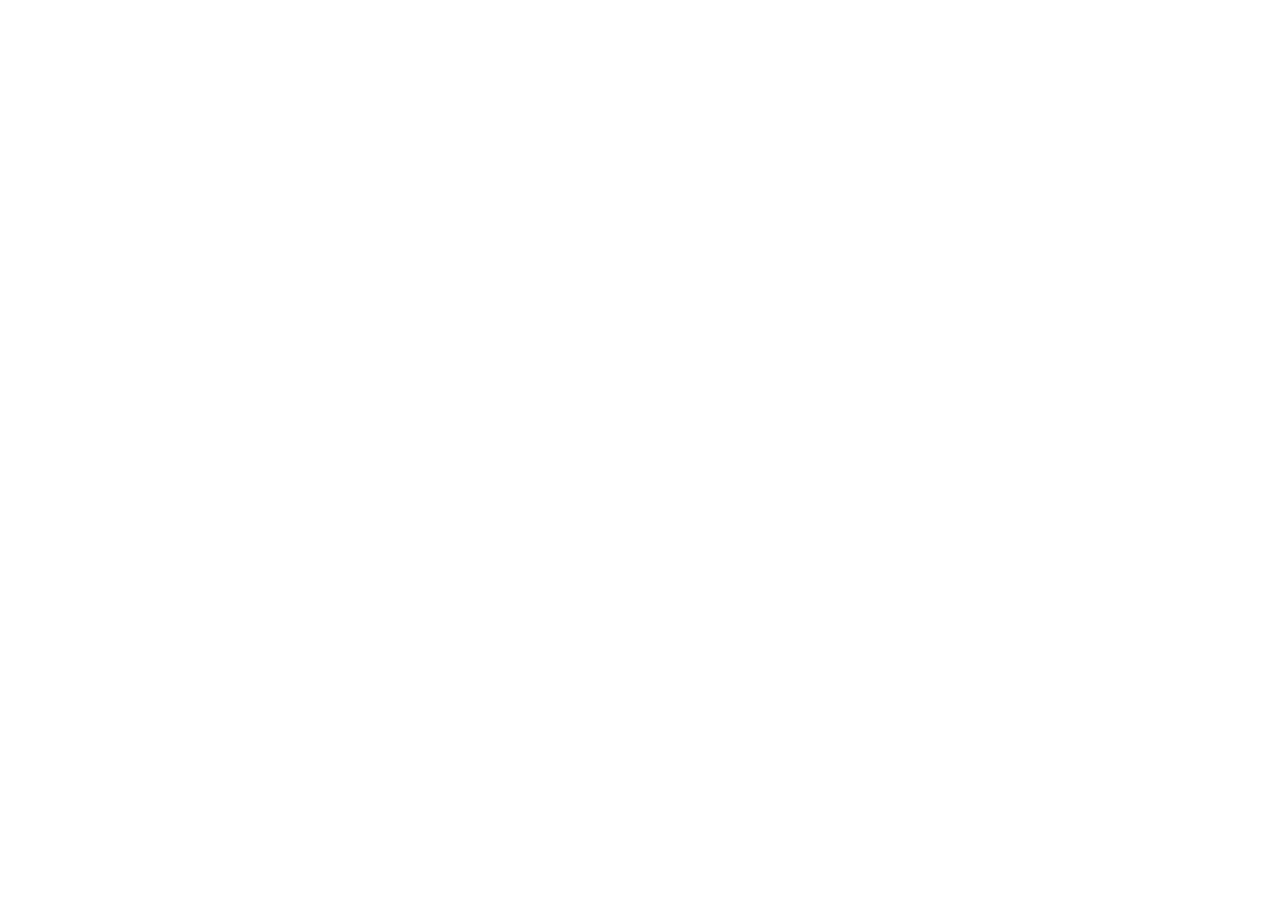
==== index.html @ 00a88fb6 "alteração 2" ====
<!DOCTYPE html>
<html lang="pt br">
<head>
    <meta charset="UTF-8">
    <meta name="viewport" content="width=device-width, initial-scale=1.0">
    <link rel="stylesheet" href="style.css">
    <title>Document</title>
</head>
<body>
    
</body>
</html>
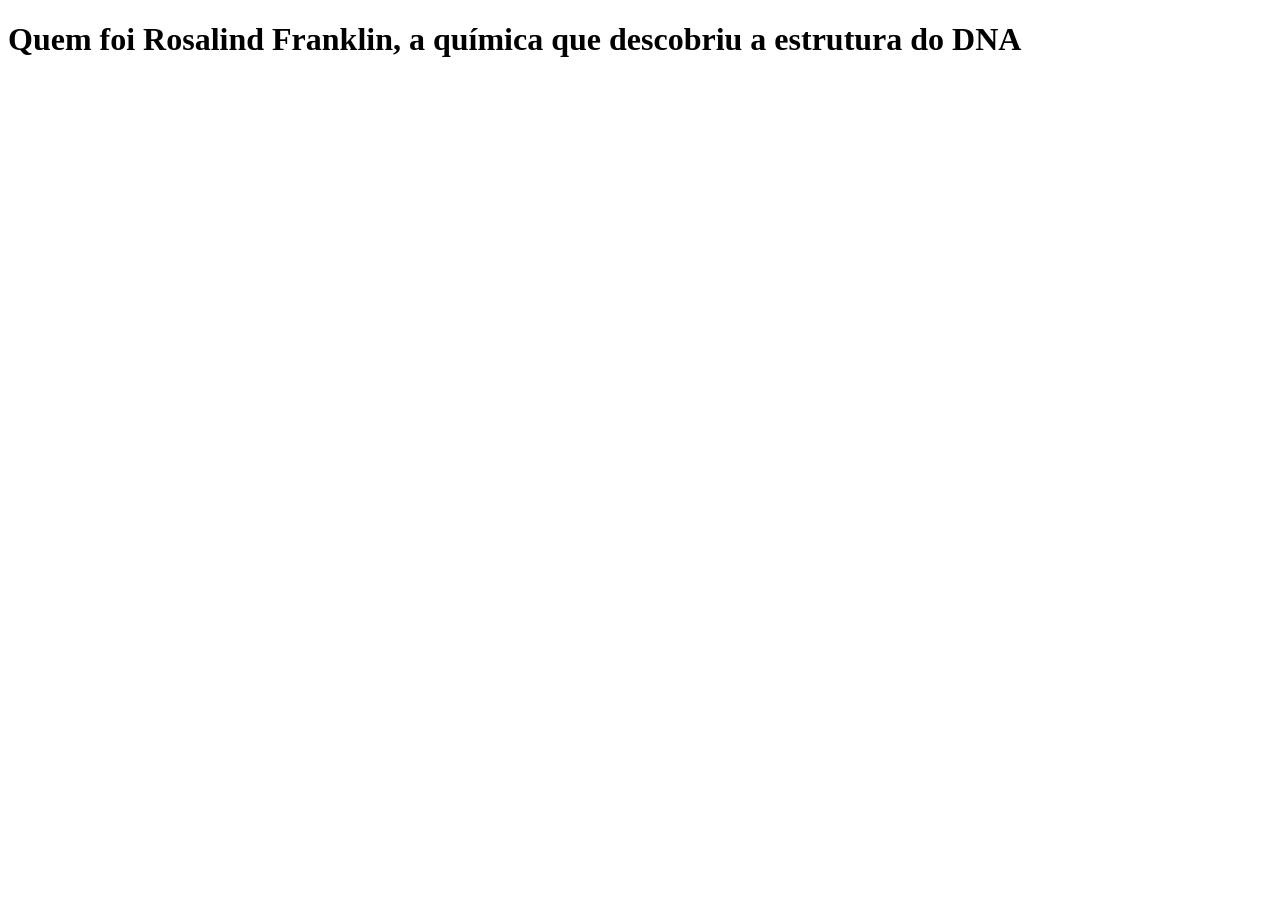
==== commit cd32f342: "teste de commit" ====
--- a/index.html
+++ b/index.html
@@ -1,12 +1,13 @@
 <!DOCTYPE html>
-<html lang="pt br">
+<html lang="pt-Br">
 <head>
     <meta charset="UTF-8">
     <meta name="viewport" content="width=device-width, initial-scale=1.0">
-    <link rel="stylesheet" href="style.css">
-    <title>Document</title>
+    <title>Rosalind Franklin</title>
 </head>
 <body>
-    
+    <h1>
+Quem foi Rosalind Franklin, a química que descobriu a estrutura do DNA</h1>
+
 </body>
 </html>
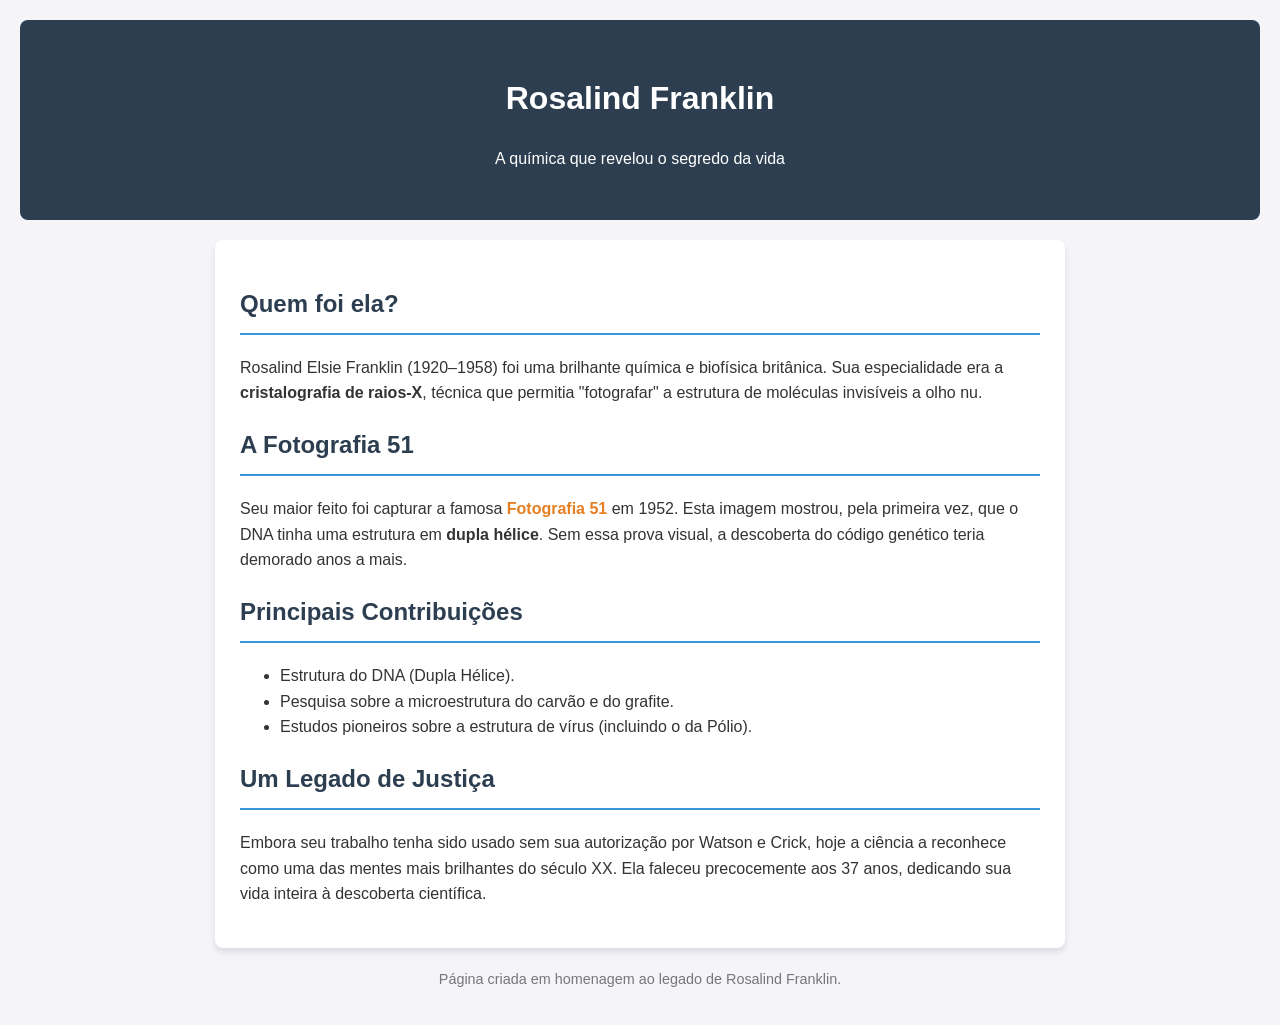
==== commit b0f498d2: "26" ====
--- a/index.html
+++ b/index.html
@@ -1,13 +1,78 @@
 <!DOCTYPE html>
-<html lang="pt-Br">
+<html lang="pt-br">
 <head>
     <meta charset="UTF-8">
     <meta name="viewport" content="width=device-width, initial-scale=1.0">
-    <title>Rosalind Franklin</title>
+    <title>Rosalind Franklin | A Mãe do DNA</title>
+    <style>
+        body {
+            font-family: 'Segoe UI', Tahoma, Geneva, Verdana, sans-serif;
+            line-height: 1.6;
+            background-color: #f4f4f9;
+            color: #333;
+            margin: 0;
+            padding: 20px;
+        }
+        header {
+            background: #2c3e50;
+            color: #fff;
+            padding: 2rem;
+            text-align: center;
+            border-radius: 8px;
+        }
+        section {
+            max-width: 800px;
+            margin: 20px auto;
+            background: #fff;
+            padding: 25px;
+            border-radius: 8px;
+            box-shadow: 0 4px 6px rgba(0,0,0,0.1);
+        }
+        h2 {
+            color: #2c3e50;
+            border-bottom: 2px solid #3498db;
+            padding-bottom: 10px;
+        }
+        .highlight {
+            color: #e67e22;
+            font-weight: bold;
+        }
+        footer {
+            text-align: center;
+            font-size: 0.9em;
+            margin-top: 20px;
+            color: #777;
+        }
+    </style>
 </head>
 <body>
-    <h1>
-Quem foi Rosalind Franklin, a química que descobriu a estrutura do DNA</h1>
+
+    <header>
+        <h1>Rosalind Franklin</h1>
+        <p>A química que revelou o segredo da vida</p>
+    </header>
+
+    <section>
+        <h2>Quem foi ela?</h2>
+        <p>Rosalind Elsie Franklin (1920–1958) foi uma brilhante química e biofísica britânica. Sua especialidade era a <strong>cristalografia de raios-X</strong>, técnica que permitia "fotografar" a estrutura de moléculas invisíveis a olho nu.</p>
+        
+        <h2>A Fotografia 51</h2>
+        <p>Seu maior feito foi capturar a famosa <span class="highlight">Fotografia 51</span> em 1952. Esta imagem mostrou, pela primeira vez, que o DNA tinha uma estrutura em <strong>dupla hélice</strong>. Sem essa prova visual, a descoberta do código genético teria demorado anos a mais.</p>
+        
+        <h2>Principais Contribuições</h2>
+        <ul>
+            <li>Estrutura do DNA (Dupla Hélice).</li>
+            <li>Pesquisa sobre a microestrutura do carvão e do grafite.</li>
+            <li>Estudos pioneiros sobre a estrutura de vírus (incluindo o da Pólio).</li>
+        </ul>
+
+        <h2>Um Legado de Justiça</h2>
+        <p>Embora seu trabalho tenha sido usado sem sua autorização por Watson e Crick, hoje a ciência a reconhece como uma das mentes mais brilhantes do século XX. Ela faleceu precocemente aos 37 anos, dedicando sua vida inteira à descoberta científica.</p>
+    </section>
+
+    <footer>
+        <p>Página criada em homenagem ao legado de Rosalind Franklin.</p>
+    </footer>
 
 </body>
-</html>+</html>
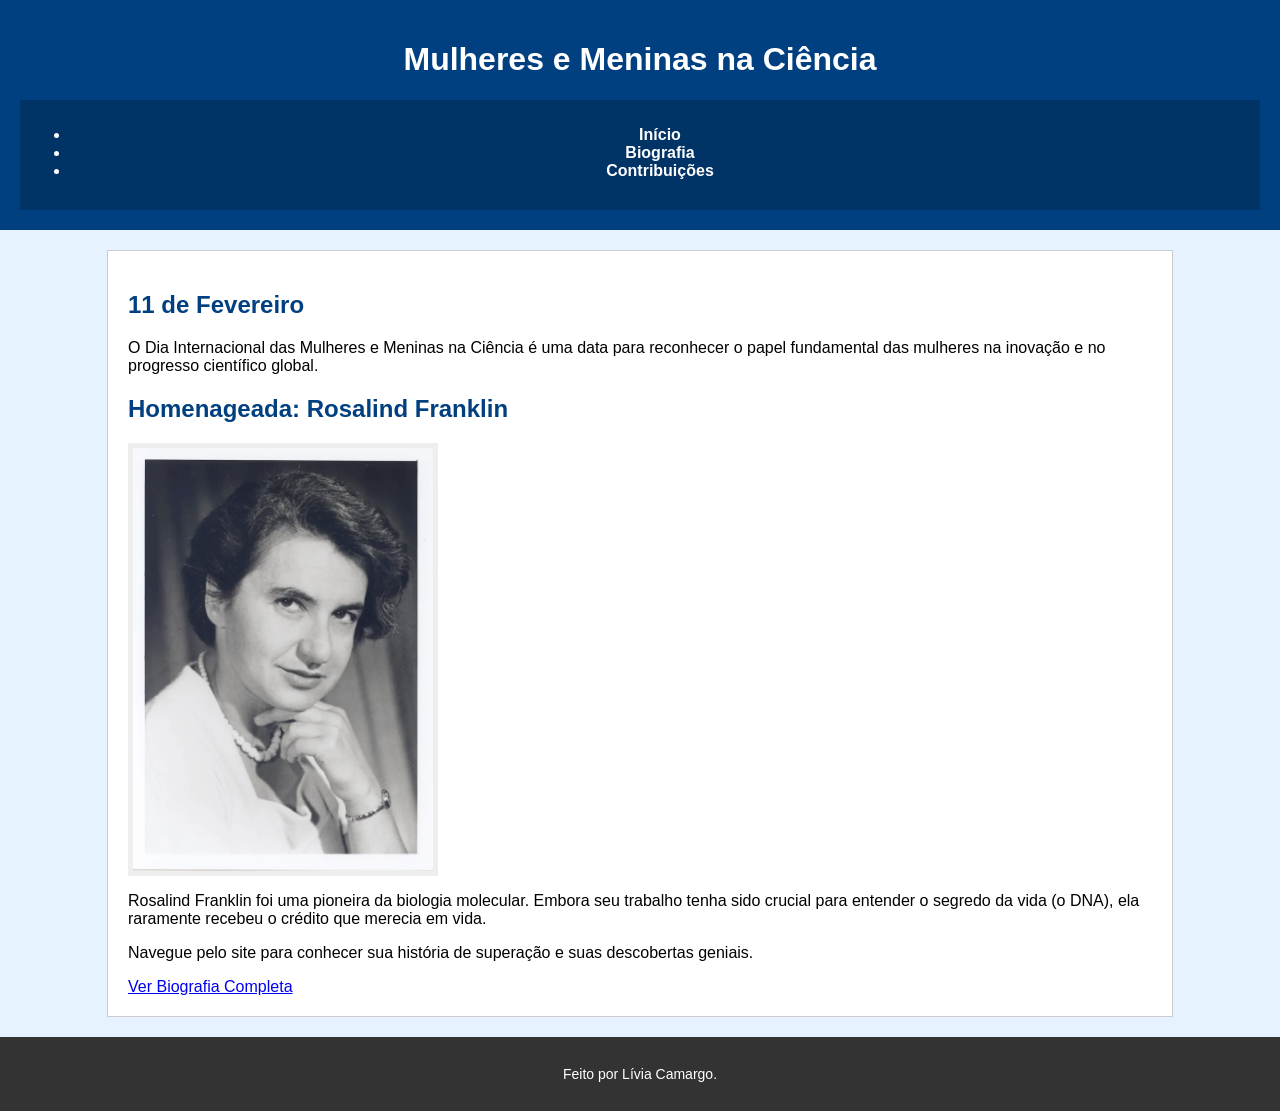
==== commit 935e6e68: "sextafeira" ====
--- a/index.html
+++ b/index.html
@@ -3,75 +3,45 @@
 <head>
     <meta charset="UTF-8">
     <meta name="viewport" content="width=device-width, initial-scale=1.0">
-    <title>Rosalind Franklin | A Mãe do DNA</title>
-    <style>
-        body {
-            font-family: 'Segoe UI', Tahoma, Geneva, Verdana, sans-serif;
-            line-height: 1.6;
-            background-color: #f4f4f9;
-            color: #333;
-            margin: 0;
-            padding: 20px;
-        }
-        header {
-            background: #2c3e50;
-            color: #fff;
-            padding: 2rem;
-            text-align: center;
-            border-radius: 8px;
-        }
-        section {
-            max-width: 800px;
-            margin: 20px auto;
-            background: #fff;
-            padding: 25px;
-            border-radius: 8px;
-            box-shadow: 0 4px 6px rgba(0,0,0,0.1);
-        }
-        h2 {
-            color: #2c3e50;
-            border-bottom: 2px solid #3498db;
-            padding-bottom: 10px;
-        }
-        .highlight {
-            color: #e67e22;
-            font-weight: bold;
-        }
-        footer {
-            text-align: center;
-            font-size: 0.9em;
-            margin-top: 20px;
-            color: #777;
-        }
-    </style>
+    <title>Mulheres na Ciência | Rosalind Franklin</title>
+    <!-- O link abaixo deve ser igual ao nome do seu arquivo CSS -->
+    <link rel="stylesheet" href="styles.css">
 </head>
 <body>
 
     <header>
-        <h1>Rosalind Franklin</h1>
-        <p>A química que revelou o segredo da vida</p>
+        <h1>Mulheres e Meninas na Ciência</h1>
+        <nav>
+            <ul>
+                <li><a href="index.html" class="active">Início</a></li>
+                <li><a href="biografia.html">Biografia</a></li>
+                <li><a href="contribuicoes.html">Contribuições</a></li>
+            </ul>
+        </nav>
     </header>
 
-    <section>
-        <h2>Quem foi ela?</h2>
-        <p>Rosalind Elsie Franklin (1920–1958) foi uma brilhante química e biofísica britânica. Sua especialidade era a <strong>cristalografia de raios-X</strong>, técnica que permitia "fotografar" a estrutura de moléculas invisíveis a olho nu.</p>
-        
-        <h2>A Fotografia 51</h2>
-        <p>Seu maior feito foi capturar a famosa <span class="highlight">Fotografia 51</span> em 1952. Esta imagem mostrou, pela primeira vez, que o DNA tinha uma estrutura em <strong>dupla hélice</strong>. Sem essa prova visual, a descoberta do código genético teria demorado anos a mais.</p>
-        
-        <h2>Principais Contribuições</h2>
-        <ul>
-            <li>Estrutura do DNA (Dupla Hélice).</li>
-            <li>Pesquisa sobre a microestrutura do carvão e do grafite.</li>
-            <li>Estudos pioneiros sobre a estrutura de vírus (incluindo o da Pólio).</li>
-        </ul>
+    <main>
+        <section class="banner">
+            <h2>11 de Fevereiro</h2>
+            <p>O Dia Internacional das Mulheres e Meninas na Ciência é uma data para reconhecer o papel fundamental das mulheres na inovação e no progresso científico global.</p>
+        </section>
 
-        <h2>Um Legado de Justiça</h2>
-        <p>Embora seu trabalho tenha sido usado sem sua autorização por Watson e Crick, hoje a ciência a reconhece como uma das mentes mais brilhantes do século XX. Ela faleceu precocemente aos 37 anos, dedicando sua vida inteira à descoberta científica.</p>
-    </section>
+        <section id="apresentacao">
+            <h2>Homenageada: Rosalind Franklin</h2>
+            <div class="perfil">
+                <!-- Imagem com texto alternativo para acessibilidade -->
+                <img src="imagemrosalind.webp" alt="Retrato de Rosalind Franklin">
+                <div class="texto">
+                    <p>Rosalind Franklin foi uma pioneira da biologia molecular. Embora seu trabalho tenha sido crucial para entender o segredo da vida (o DNA), ela raramente recebeu o crédito que merecia em vida.</p>
+                    <p>Navegue pelo site para conhecer sua história de superação e suas descobertas geniais.</p>
+                    <a href="biografia.html" class="botao">Ver Biografia Completa</a>
+                </div>
+            </div>
+        </section>
+    </main>
 
     <footer>
-        <p>Página criada em homenagem ao legado de Rosalind Franklin.</p>
+        <p>Feito por Lívia Camargo.</p>
     </footer>
 
 </body>
--- a/styles.css
+++ b/styles.css
@@ -0,0 +1,70 @@
+/* Configurações da página inteira */
+body {
+    font-family: Arial, sans-serif;
+    background-color: #e6f2ff; /* Um azul bem clarinho */
+    margin: 0;
+    padding: 0;
+}
+
+/* Topo do site */
+header {
+    background-color: #004080; /* Azul marinho */
+    color: white;
+    text-align: center;
+    padding: 20px;
+}
+
+/* Menu de navegação */
+nav {
+    background-color: #003366;
+    padding: 10px;
+    text-align: center;
+}
+
+nav a {
+    color: white;
+    text-decoration: none; /* Tira o sublinhado do link */
+    margin: 0 15px; /* Espaço entre os links */
+    font-weight: bold;
+}
+
+nav a:hover {
+    color: #add8e6; /* Cor muda quando passa o mouse */
+}
+
+/* Caixa branca onde fica o texto */
+main {
+    width: 80%; /* Ocupa 80% da largura da tela */
+    margin: 20px auto; /* Centraliza a caixa na tela */
+    background-color: white;
+    padding: 20px;
+    border: 1px solid #cccccc; /* Uma bordinha cinza */
+}
+
+/* Títulos dentro do conteúdo */
+h2 {
+    color: #004080;
+}
+
+/* Ajuste da imagem para não ficar gigante */
+img {
+    width: 300px; /* Tamanho fixo para a foto */
+    display: block; /* Ajuda a centralizar */
+    margin: 10px 0; /* Espaço em cima e embaixo */
+    border: 5px solid #eeeeee;
+}
+
+/* Listas */
+ul, ol {
+    margin-bottom: 20px;
+}
+
+/* Rodapé */
+footer {
+    text-align: center;
+    padding: 15px;
+    background-color: #333333;
+    color: white;
+    font-size: 14px;
+}
+
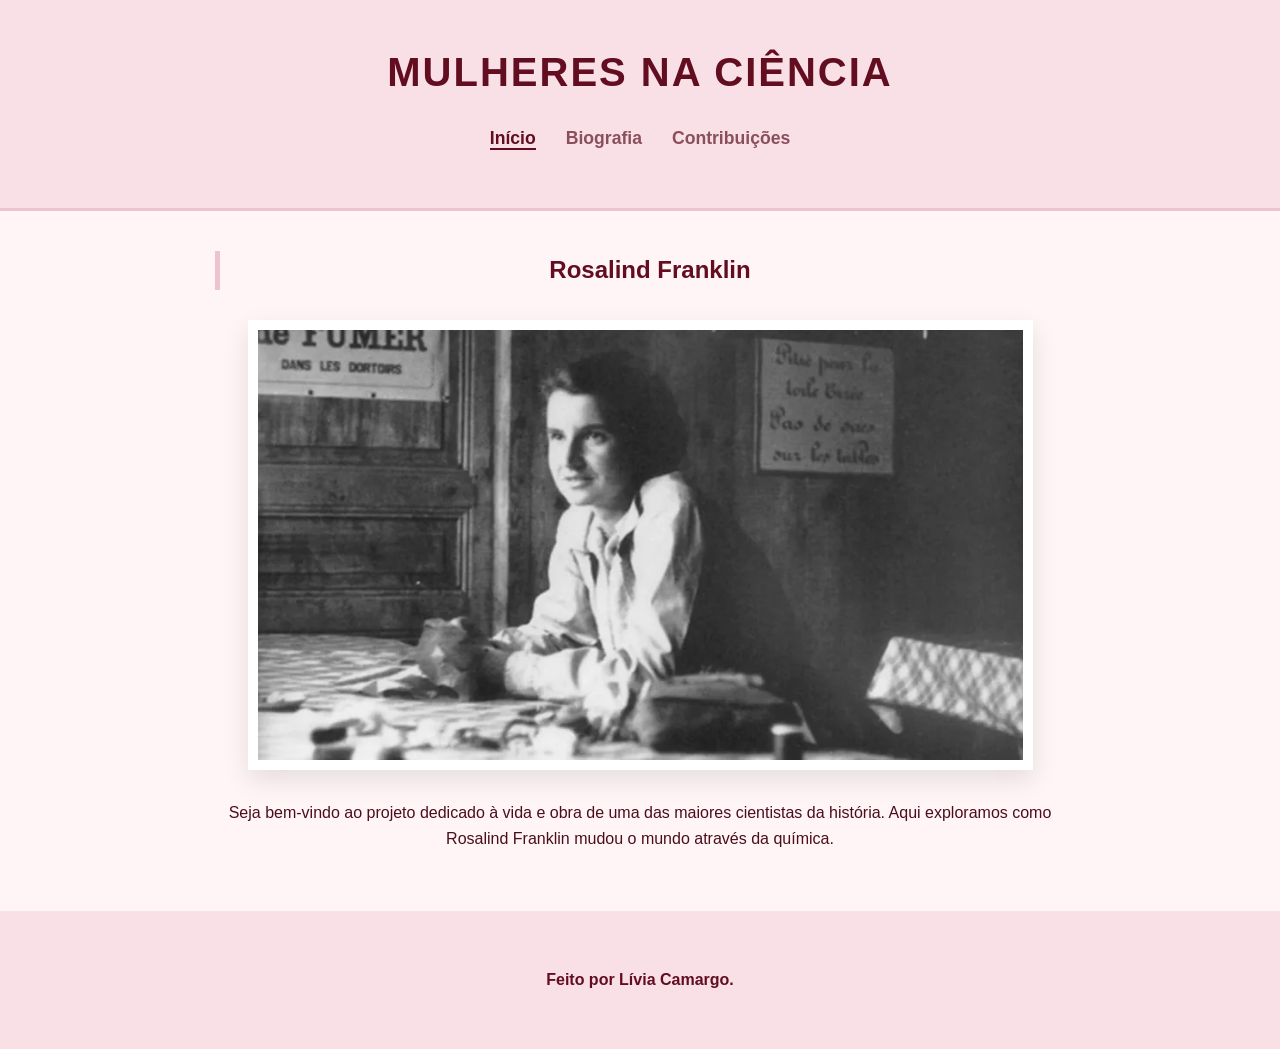
==== commit 852c46c5: "quintafeira" ====
--- a/index.html
+++ b/index.html
@@ -3,14 +3,12 @@
 <head>
     <meta charset="UTF-8">
     <meta name="viewport" content="width=device-width, initial-scale=1.0">
-    <title>Mulheres na Ciência | Rosalind Franklin</title>
-    <!-- O link abaixo deve ser igual ao nome do seu arquivo CSS -->
+    <title>Início | Mulheres na Ciência</title>
     <link rel="stylesheet" href="styles.css">
 </head>
 <body>
-
     <header>
-        <h1>Mulheres e Meninas na Ciência</h1>
+        <h1>Mulheres na Ciência</h1>
         <nav>
             <ul>
                 <li><a href="index.html" class="active">Início</a></li>
@@ -21,28 +19,16 @@
     </header>
 
     <main>
-        <section class="banner">
-            <h2>11 de Fevereiro</h2>
-            <p>O Dia Internacional das Mulheres e Meninas na Ciência é uma data para reconhecer o papel fundamental das mulheres na inovação e no progresso científico global.</p>
-        </section>
-
-        <section id="apresentacao">
-            <h2>Homenageada: Rosalind Franklin</h2>
-            <div class="perfil">
-                <!-- Imagem com texto alternativo para acessibilidade -->
-                <img src="imagemrosalind.webp" alt="Retrato de Rosalind Franklin">
-                <div class="texto">
-                    <p>Rosalind Franklin foi uma pioneira da biologia molecular. Embora seu trabalho tenha sido crucial para entender o segredo da vida (o DNA), ela raramente recebeu o crédito que merecia em vida.</p>
-                    <p>Navegue pelo site para conhecer sua história de superação e suas descobertas geniais.</p>
-                    <a href="biografia.html" class="botao">Ver Biografia Completa</a>
-                </div>
-            </div>
+        <!-- Seção principal para cumprir o critério do professor -->
+        <section>
+            <h2>Rosalind Franklin</h2>
+            <img src="imagi.webp" alt="Rosalind Franklin" class="foto-principal">
+            <p>Seja bem-vindo ao projeto dedicado à vida e obra de uma das maiores cientistas da história. Aqui exploramos como Rosalind Franklin mudou o mundo através da química.</p>
         </section>
     </main>
 
     <footer>
         <p>Feito por Lívia Camargo.</p>
     </footer>
-
 </body>
 </html>
--- a/styles.css
+++ b/styles.css
@@ -1,70 +1,116 @@
-/* Configurações da página inteira */
-body {
-    font-family: Arial, sans-serif;
-    background-color: #e6f2ff; /* Um azul bem clarinho */
-    margin: 0;
+/* Isso garante que o conteúdo da section fique centralizado e bonito */
+section {
+    margin-bottom: 50px;
+    text-align: center; /* Centraliza a foto e o texto */
+}
+
+.foto-principal {
+    display: block;
+    width: 100%;          /* Ocupa a largura total da section */
+    max-width: 1100px;    /* Mas limita para não perder qualidade */
+    height: auto;
+    margin: 30px auto;
+    border: 12px solid #FFF;
+    box-shadow: 0 15px 35px rgba(0,0,0,0.1);
+}
+
+/* Estilo para listas (exigência da imagem) */
+ul {
+    list-style: none;
     padding: 0;
 }
-
-/* Topo do site */
-header {
-    background-color: #004080; /* Azul marinho */
-    color: white;
-    text-align: center;
-    padding: 20px;
+/* Paleta: Rosa Pálido (#F8E0E6), Vinho (#630D21) e Branco Crepuscular */
+body {
+    font-family: 'Segoe UI', Tahoma, Geneva, Verdana, sans-serif;
+    background-color: #FFF5F7; /* Fundo rosa bem clarinho */
+    color: #4A0E1C; /* Vinho escuro para o texto */
+    margin: 0;
+    line-height: 1.6;
 }
 
-/* Menu de navegação */
-nav {
-    background-color: #003366;
-    padding: 10px;
+header {
+    background-color: #F8E0E6; /* Rosa Pálido */
+    padding: 40px 20px;
     text-align: center;
+    border-bottom: 3px solid #EBC4CF;
+}
+
+h1 {
+    margin: 0;
+    color: #630D21; /* Vinho */
+    font-size: 2.5rem;
+    text-transform: uppercase;
+    letter-spacing: 2px;
+}
+
+/* Menu igual ao original do seu Git */
+nav ul {
+    list-style: none;
+    padding: 0;
+    margin-top: 20px;
+    display: flex;
+    justify-content: center;
+}
+
+nav li {
+    margin: 0 15px;
 }
 
 nav a {
-    color: white;
-    text-decoration: none; /* Tira o sublinhado do link */
-    margin: 0 15px; /* Espaço entre os links */
+    text-decoration: none;
+    color: #8A4F5D;
     font-weight: bold;
+    font-size: 1.1rem;
+    transition: 0.3s;
 }
 
-nav a:hover {
-    color: #add8e6; /* Cor muda quando passa o mouse */
+nav a:hover, nav a.active {
+    color: #630D21;
+    border-bottom: 2px solid #630D21;
 }
 
-/* Caixa branca onde fica o texto */
-main {
-    width: 80%; /* Ocupa 80% da largura da tela */
-    margin: 20px auto; /* Centraliza a caixa na tela */
-    background-color: white;
-    padding: 20px;
-    border: 1px solid #cccccc; /* Uma bordinha cinza */
+/* Foto Gigante */
+.foto-principal {
+    display: block;
+    width: 90%;
+    max-width: 1000px;
+    height: auto;
+    margin: 30px auto;
+    border: 10px solid #FFF;
+    box-shadow: 0 10px 25px rgba(0,0,0,0.1);
 }
 
-/* Títulos dentro do conteúdo */
-h2 {
-    color: #004080;
+main {
+    max-width: 850px;
+    margin: 40px auto;
+    padding: 0 20px;
 }
 
-/* Ajuste da imagem para não ficar gigante */
-img {
-    width: 300px; /* Tamanho fixo para a foto */
-    display: block; /* Ajuda a centralizar */
-    margin: 10px 0; /* Espaço em cima e embaixo */
-    border: 5px solid #eeeeee;
+section {
+    margin-bottom: 50px;
 }
 
-/* Listas */
-ul, ol {
-    margin-bottom: 20px;
+h2, h3 {
+    color: #630D21;
+    border-left: 5px solid #EBC4CF;
+    padding-left: 15px;
 }
 
-/* Rodapé */
+blockquote {
+    background-color: #FCEFF2;
+    border-left: 8px solid #F8E0E6;
+    margin: 30px 0;
+    padding: 25px;
+    font-style: italic;
+    font-size: 1.2rem;
+    color: #630D21;
+}
+
 footer {
     text-align: center;
-    padding: 15px;
-    background-color: #333333;
-    color: white;
-    font-size: 14px;
+    padding: 40px;
+    background-color: #F8E0E6;
+    color: #630D21;
+    font-weight: bold;
+    margin-top: 60px;
 }
-
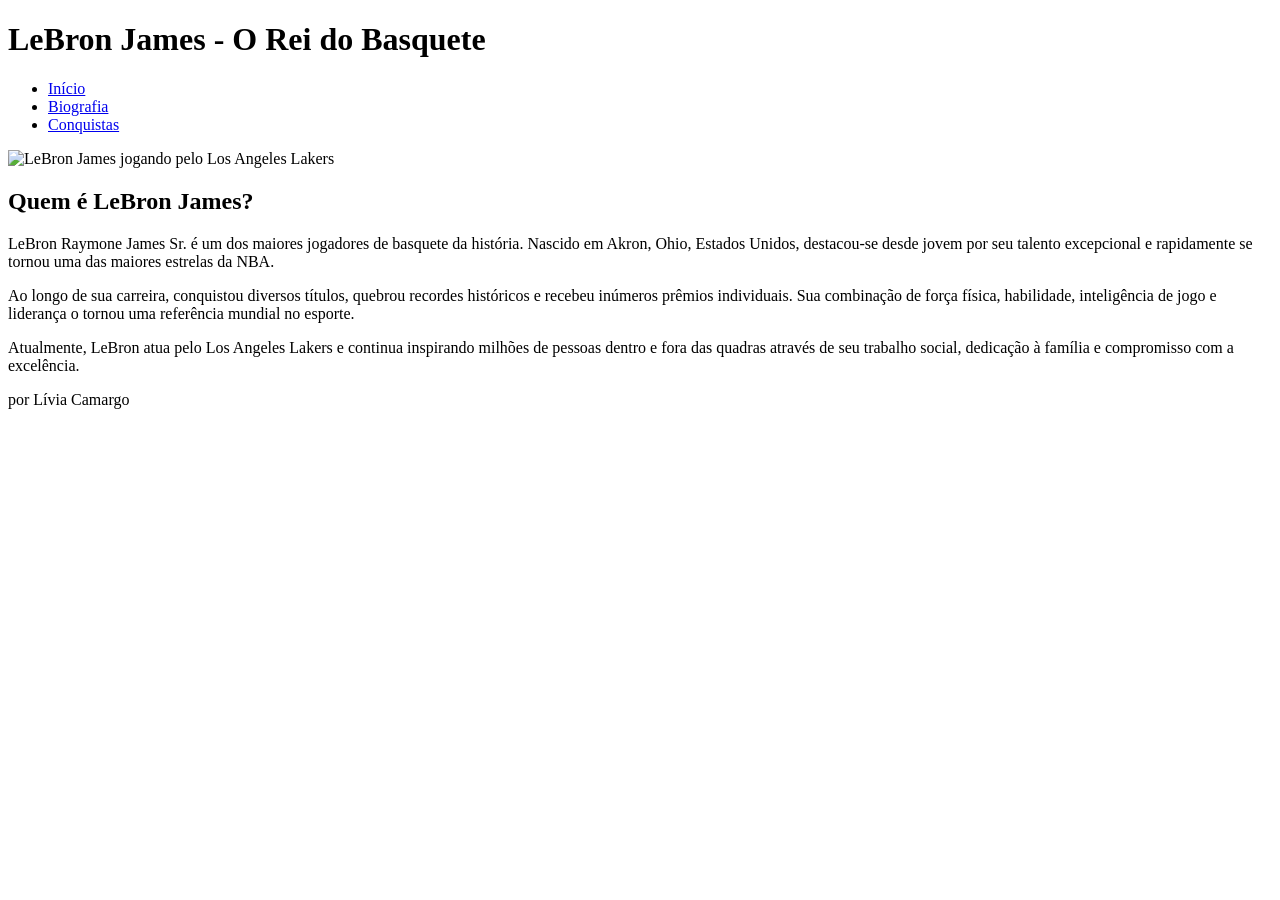
==== commit 219c1d8b: "Create index.html for LeBron James biography This HTML file introduces LeBron James, detailing his c" ====
--- a/index.html
+++ b/index.html
@@ -1,34 +1,72 @@
 <!DOCTYPE html>
-<html lang="pt-br">
+<html lang="pt-BR">
+
 <head>
     <meta charset="UTF-8">
     <meta name="viewport" content="width=device-width, initial-scale=1.0">
-    <title>Início | Mulheres na Ciência</title>
-    <link rel="stylesheet" href="styles.css">
+    <title>LeBron James - O Rei do Basquete</title>
+
+    <link rel="stylesheet" href="css/reset.css">
+    <link rel="stylesheet" href="css/header.css">
+    <link rel="stylesheet" href="css/footer.css">
+    <link rel="stylesheet" href="css/style.css">
 </head>
+
 <body>
+
     <header>
-        <h1>Mulheres na Ciência</h1>
+        <h1>LeBron James - O Rei do Basquete</h1>
+
         <nav>
             <ul>
-                <li><a href="index.html" class="active">Início</a></li>
+                <li><a href="index.html">Início</a></li>
                 <li><a href="biografia.html">Biografia</a></li>
-                <li><a href="contribuicoes.html">Contribuições</a></li>
+                <li><a href="conquistas.html">Conquistas</a></li>
             </ul>
         </nav>
     </header>
 
     <main>
-        <!-- Seção principal para cumprir o critério do professor -->
-        <section>
-            <h2>Rosalind Franklin</h2>
-            <img src="imagi.webp" alt="Rosalind Franklin" class="foto-principal">
-            <p>Seja bem-vindo ao projeto dedicado à vida e obra de uma das maiores cientistas da história. Aqui exploramos como Rosalind Franklin mudou o mundo através da química.</p>
+
+        <section class="apresentacao">
+
+            <img src="https://s2-ge.glbimg.com/lTdSH11WRzG3_3n16SvywrHVMiQ=/0x248:1311x1233/984x0/smart/filters:strip_icc()/s.glbimg.com/es/ge/f/original/2017/12/13/gettyimages-2829606_q8DxtTL.jpg"
+                alt="LeBron James jogando pelo Los Angeles Lakers">
+
+            <div class="conteudo">
+
+                <h2>Quem é LeBron James?</h2>
+
+                <p>
+                    LeBron Raymone James Sr. é um dos maiores jogadores de basquete da história.
+                    Nascido em Akron, Ohio, Estados Unidos, destacou-se desde jovem por seu talento
+                    excepcional e rapidamente se tornou uma das maiores estrelas da NBA.
+                </p>
+
+                <p>
+                    Ao longo de sua carreira, conquistou diversos títulos, quebrou recordes históricos
+                    e recebeu inúmeros prêmios individuais. Sua combinação de força física, habilidade,
+                    inteligência de jogo e liderança o tornou uma referência mundial no esporte.
+                </p>
+
+                <p>
+                    Atualmente, LeBron atua pelo Los Angeles Lakers e continua inspirando milhões de
+                    pessoas dentro e fora das quadras através de seu trabalho social, dedicação à família
+                    e compromisso com a excelência.
+                </p>
+
+            </div>
+
         </section>
+
     </main>
 
     <footer>
-        <p>Feito por Lívia Camargo.</p>
+        <p>por Lívia Camargo</p>
     </footer>
+
 </body>
+
 </html>
+
+
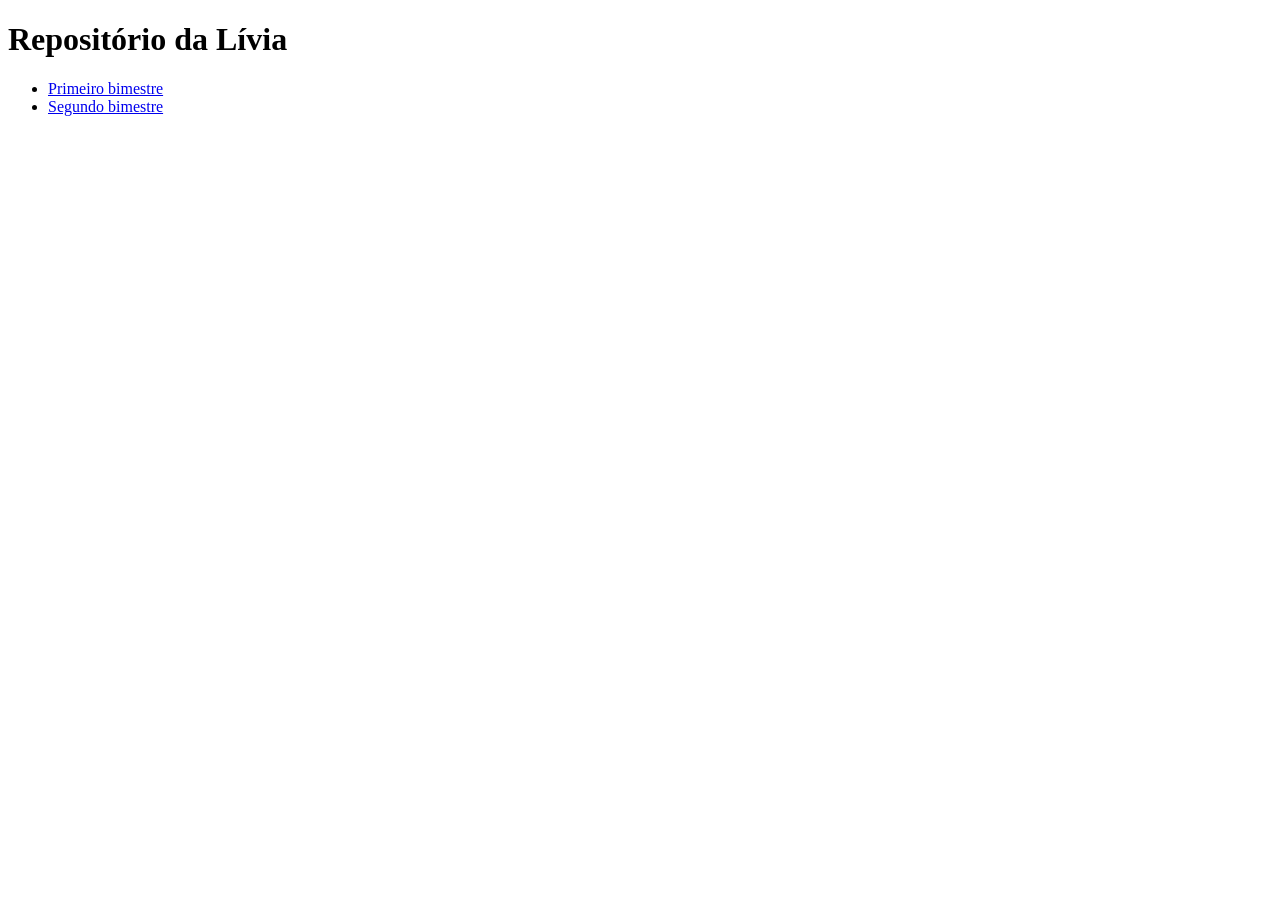
==== commit d85caa9d: "Change title and add bimestre navigation links Updated the title and added navigation links." ====
--- a/index.html
+++ b/index.html
@@ -1,72 +1,15 @@
 <!DOCTYPE html>
 <html lang="pt-BR">
-
 <head>
     <meta charset="UTF-8">
-    <meta name="viewport" content="width=device-width, initial-scale=1.0">
-    <title>LeBron James - O Rei do Basquete</title>
+    <title>Repositório da Lívia</title>
+</head>
+<body>
+    <h1>Repositório da Lívia</h1>
 
-    <link rel="stylesheet" href="css/reset.css">
-    <link rel="stylesheet" href="css/header.css">
-    <link rel="stylesheet" href="css/footer.css">
-    <link rel="stylesheet" href="css/style.css">
-</head>
-
-<body>
-
-    <header>
-        <h1>LeBron James - O Rei do Basquete</h1>
-
-        <nav>
-            <ul>
-                <li><a href="index.html">Início</a></li>
-                <li><a href="biografia.html">Biografia</a></li>
-                <li><a href="conquistas.html">Conquistas</a></li>
-            </ul>
-        </nav>
-    </header>
-
-    <main>
-
-        <section class="apresentacao">
-
-            <img src="https://s2-ge.glbimg.com/lTdSH11WRzG3_3n16SvywrHVMiQ=/0x248:1311x1233/984x0/smart/filters:strip_icc()/s.glbimg.com/es/ge/f/original/2017/12/13/gettyimages-2829606_q8DxtTL.jpg"
-                alt="LeBron James jogando pelo Los Angeles Lakers">
-
-            <div class="conteudo">
-
-                <h2>Quem é LeBron James?</h2>
-
-                <p>
-                    LeBron Raymone James Sr. é um dos maiores jogadores de basquete da história.
-                    Nascido em Akron, Ohio, Estados Unidos, destacou-se desde jovem por seu talento
-                    excepcional e rapidamente se tornou uma das maiores estrelas da NBA.
-                </p>
-
-                <p>
-                    Ao longo de sua carreira, conquistou diversos títulos, quebrou recordes históricos
-                    e recebeu inúmeros prêmios individuais. Sua combinação de força física, habilidade,
-                    inteligência de jogo e liderança o tornou uma referência mundial no esporte.
-                </p>
-
-                <p>
-                    Atualmente, LeBron atua pelo Los Angeles Lakers e continua inspirando milhões de
-                    pessoas dentro e fora das quadras através de seu trabalho social, dedicação à família
-                    e compromisso com a excelência.
-                </p>
-
-            </div>
-
-        </section>
-
-    </main>
-
-    <footer>
-        <p>por Lívia Camargo</p>
-    </footer>
-
+    <ul>
+        <li><a href="1bim/">Primeiro bimestre</a></li>
+        <li><a href="lebron/">Segundo bimestre</a></li>
+    </ul>
 </body>
-
 </html>
-
-
